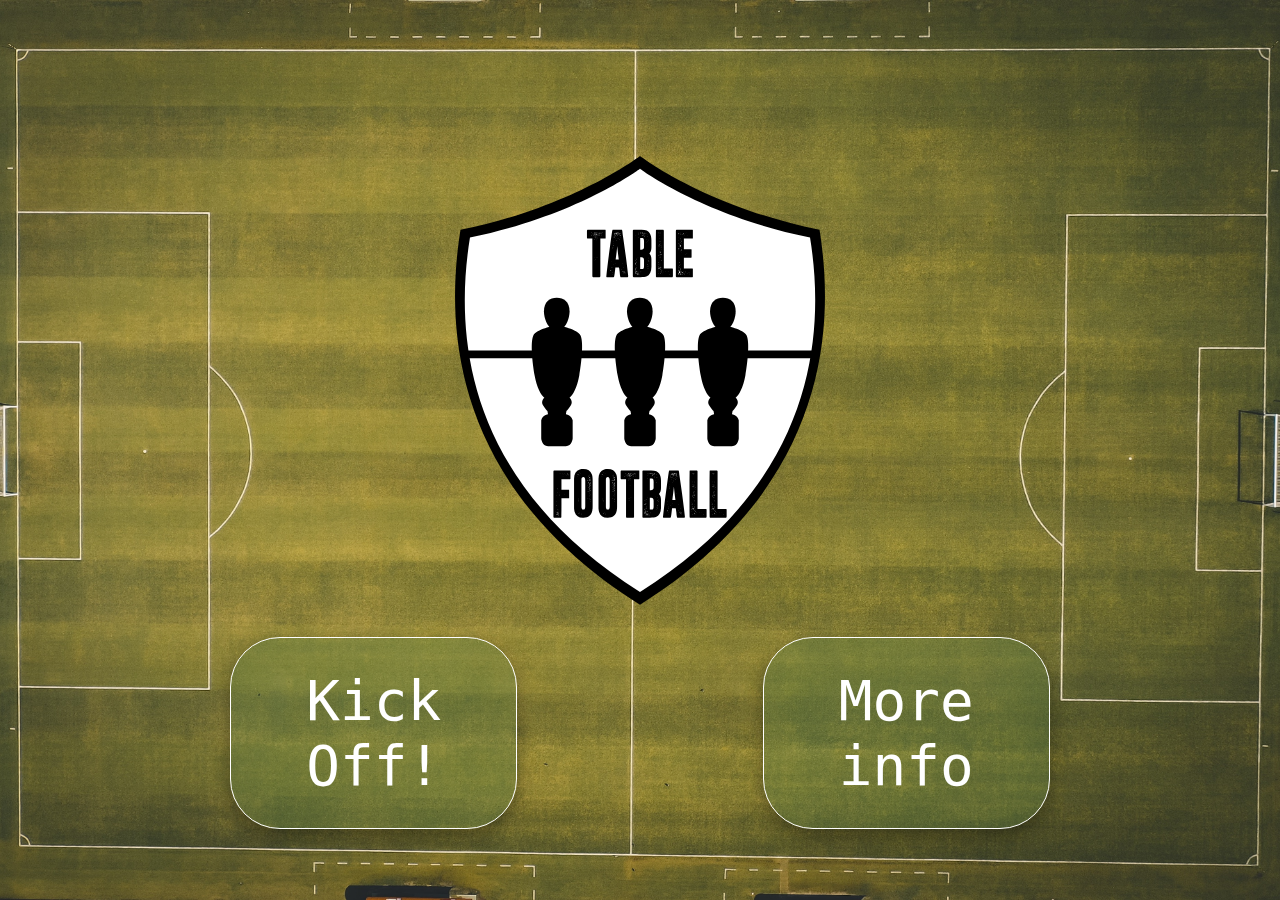
==== temp.html @ 56b6776d "started on styling" ====
<!DOCTYPE html>
<html lang="en">
  <head>
    <meta charset="UTF-8" />
    <meta name="viewport" content="width=device-width, initial-scale=1.0" />
    <meta http-equiv="X-UA-Compatible" content="ie=edge" />
    <title>Table Football!</title>
    <link rel="stylesheet" href="./css/style.css" />
  </head>
  <body>
    <main id="game-container">
        <div class="splash-content">
          <img class="logo-img" src="./images/logo.svg" alt="..." />
          <div class="btn-container">
            <button id="start-game" class="btn">Kick Off!</button>
            <button id="info-page" class="btn">More info</button>
          </div>
        </div>
    </main>
    <!-- <script src="./src/main.js"></script>
    <script src="./src/game.js"></script>
    <script src="./src/player.js"></script>
    <script src="./src/defender.js"></script>
    <script src="./src/ball.js"></script>
    <script src="./src/timer.js"></script> -->
  </body>
</html>
---- css/style.css ----
@font-face {
  font-family: 'Digi';
  src: url('fonts/ds-digib.ttf');
}

/* RESET & COMMON STYLES */

* {
  box-sizing: border-box;
  margin: 0;
  padding: 0;
  font-family: 'Digi', monospace;
}

main {
  height: 100vh;
  width: 100vw;
  overflow: hidden;
  background-image: url('../images/Game-BG-full.jpg');
  background-repeat: no-repeat;
  background-size: cover;
  background-position: top right;
}

#game-container {
    height: 100vh;
    width: 100vw;
    overflow: hidden;
    background-image: url('../images/Game-BG-full.jpg');
    background-repeat: no-repeat;
    background-size: cover;
    background-position: center;
  }
  
/* SPLASH PAGE STYLES */
.splash-content {
  margin: auto;
  width: 80%;
  height: 100%;
  padding: 10% 0;
  display: flex;
  flex-direction: column;
  align-items: center;
  justify-content: space-between;
}

.logo-img {
  margin: 0 auto;
  width: 70vw;
  height: 70vw;
}

.btn-container {
  display: flex;
  align-items: center;
  justify-content: space-between;
  width: 80%;
}

.splash-content button {
  margin: 5px 0;
  width: 35%;
  padding: 30px 50px;
  font-size: 3.5rem;
  color: #fff;
  background-color: rgba(86, 125, 70, 0.3);
  border-radius: 50px;
  border: 1px solid #fff;
  box-shadow: 0 8px 16px 0 rgba(0, 0, 0, 0.2), 0 6px 20px 0 rgba(0, 0, 0, 0.19);
  cursor: pointer;
  transition: all 0.3s ease-in-out;
}

.splash-content button:hover {
  background-color: #fff;
  color: rgb(86, 125, 70);
  transform: rotateX(180deg);
}

.splash-content button:active {
  transform: scale(0.98);
}

.splash-content button:focus {
  outline: none;
}

/* GAME SCREEN STYLES */

/* END GAME SCREEN STYLES */

/* INFO SCREEN STYLES */

/* MEDIA QUERIES*/
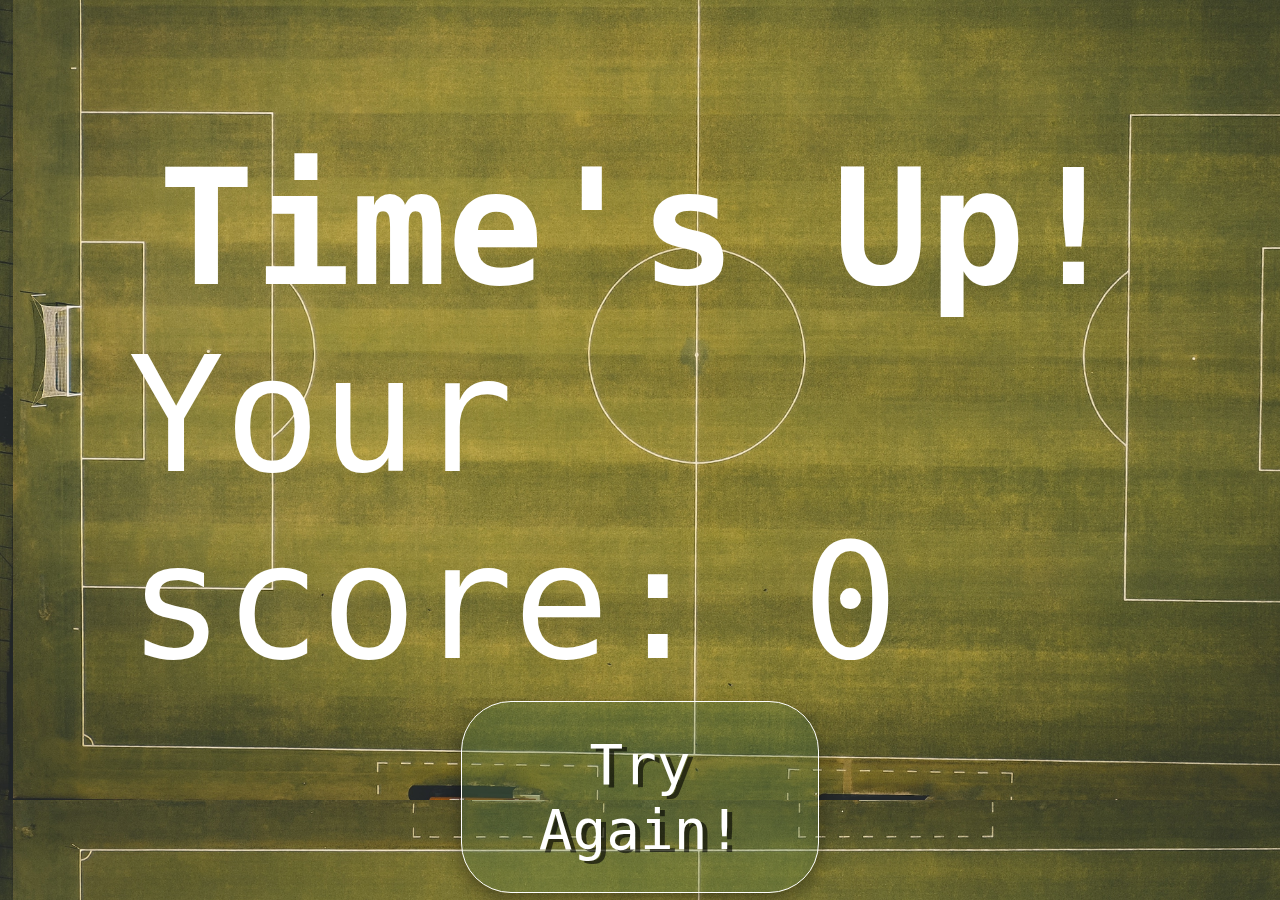
==== commit d556e006: "finished game screens, navigation, started on game screen, ball & defenders appear and move (defende" ====
--- a/temp.html
+++ b/temp.html
@@ -6,22 +6,26 @@
     <meta http-equiv="X-UA-Compatible" content="ie=edge" />
     <title>Table Football!</title>
     <link rel="stylesheet" href="./css/style.css" />
+    <link
+      rel="stylesheet"
+      href="https://cdnjs.cloudflare.com/ajax/libs/font-awesome/5.15.2/css/all.min.css"
+      integrity="sha512-HK5fgLBL+xu6dm/Ii3z4xhlSUyZgTT9tuc/hSrtw6uzJOvgRr2a9jyxxT1ely+B+xFAmJKVSTbpM/CuL7qxO8w=="
+      crossorigin="anonymous"
+    />
   </head>
   <body>
-    <main id="game-container">
-        <div class="splash-content">
-          <img class="logo-img" src="./images/logo.svg" alt="..." />
-          <div class="btn-container">
-            <button id="start-game" class="btn">Kick Off!</button>
-            <button id="info-page" class="btn">More info</button>
-          </div>
-        </div>
+    <main>
+      <div class="info-content">
+        <h1 class="timeup">Time's Up!</h1>
+        <p class="final-score">Your score: <span> 0 </span></p>
+        <button class="btn" id="retry">Try Again!</button>
+      </div>
     </main>
     <!-- <script src="./src/main.js"></script>
     <script src="./src/game.js"></script>
     <script src="./src/player.js"></script>
     <script src="./src/defender.js"></script>
-    <script src="./src/ball.js"></script>
-    <script src="./src/timer.js"></script> -->
+    <script src="./src/ball.js"></script> -->
+    <script src="./src/timer.js"></script>
   </body>
 </html>
--- a/css/style.css
+++ b/css/style.css
@@ -13,25 +13,53 @@
 }
 
 main {
+  height: 100vh;
+  width: 100vw;
+  overflow: hidden;
+  background-image: url('../images/Game-BG-full.jpg');
+  background-size: cover;
+  background-position: left 13px top -100px;
+}
+
+/* #game-container {
   height: 100vh;
   width: 100vw;
   overflow: hidden;
   background-image: url('../images/Game-BG-full.jpg');
   background-repeat: no-repeat;
   background-size: cover;
-  background-position: top right;
-}
-
-#game-container {
-    height: 100vh;
-    width: 100vw;
-    overflow: hidden;
-    background-image: url('../images/Game-BG-full.jpg');
-    background-repeat: no-repeat;
-    background-size: cover;
-    background-position: center;
-  }
-  
+  background-position: center;
+} */
+
+button {
+  margin: 5px 100px;
+  width: 35%;
+  padding: 30px 50px;
+  font-size: 3.5rem;
+  color: #fff;
+  text-shadow: 5px 3px rgba(0, 0, 0, 0.6);
+  background-color: rgba(86, 125, 70, 0.3);
+  border-radius: 50px;
+  border: 1px solid #fff;
+  box-shadow: 0 8px 16px 0 rgba(0, 0, 0, 0.2), 0 6px 20px 0 rgba(0, 0, 0, 0.19);
+  cursor: pointer;
+  transition: all 0.3s ease-in-out;
+}
+
+button:hover {
+  background-color: #fff;
+  color: rgb(86, 125, 70);
+  transform: rotateX(180deg);
+}
+
+button:active {
+  transform: scale(0.98);
+}
+
+button:focus {
+  outline: none;
+}
+
 /* SPLASH PAGE STYLES */
 .splash-content {
   margin: auto;
@@ -46,8 +74,21 @@
 
 .logo-img {
   margin: 0 auto;
-  width: 70vw;
-  height: 70vw;
+  width: 80vw;
+  height: 80vw;
+  animation: float 6s ease-in-out infinite;
+}
+
+@keyframes float {
+  0% {
+    transform: translatey(0px);
+  }
+  50% {
+    transform: translatey(-20px);
+  }
+  100% {
+    transform: translatey(0px);
+  }
 }
 
 .btn-container {
@@ -57,38 +98,188 @@
   width: 80%;
 }
 
-.splash-content button {
-  margin: 5px 0;
-  width: 35%;
-  padding: 30px 50px;
+/* LOADING SCREEN*/
+.loading-screen {
+  position: absolute;
+  top: 50%;
+  left: 50%;
+  transform: translate(-50%, -50%);
+  transform-origin: bottom center;
+  color: #fff;
+  text-align: center;
+  font-size: 20rem;
+}
+
+.in {
+  display: visible;
+  transition: display 0.3s ease-in-out;
+}
+
+.out {
+  display: none;
+  transition: display 0.3s ease-in-out;
+}
+
+/* GAME SCREEN STYLES */
+.timer {
+  position: absolute;
+  float: left;
+  height: 6vh;
+  width: 12vw;
+  margin: 2% 0px 0px 2%;
+  border-radius: 40px;
+  background-color: #fff;
+  font-size: 3rem;
+  color: #000;
+  display: flex;
+  align-items: center;
+  justify-content: center;
+}
+
+.score {
+  position: absolute;
+  float: right;
+  right: 0;
+  height: 6vh;
+  width: 12vw;
+  margin: 2% 2% 0px 0px;
+  border-radius: 40px;
+  background-color: #fff;
+  font-size: 3rem;
+  color: #000;
+  display: flex;
+  align-items: center;
+  justify-content: center;
+}
+
+.canvas-container {
+  width: 100vw;
+  height: 100vh;
+  display: flex;
+  align-items: flex-end;
+  justify-content: center;
+}
+
+.canvas-container canvas {
+  height: 82vh;
+  width: 93vw;
+  margin-left: 4vw;
+  margin-bottom: 8vh;
+  border: 5px solid red;
+}
+
+#main {
+  position: absolute;
+  float: left;
+  left: 0;
+  bottom: 2%;
+  height: 10vh;
+  width: 20vw;
+}
+
+#end {
+  position: absolute;
+  float: right;
+  right: 0;
+  bottom: 2%;
+  height: 10vh;
+  width: 20vw;
+}
+
+/* END GAME SCREEN STYLES */
+.timeup,
+.final-score {
+  color: #fff;
+  font-size: 10rem;
+}
+
+/* INFO SCREEN STYLES */
+.info-content {
+  height: 80%;
+  width: 80%;
+  position: absolute;
+  top: 50%;
+  left: 50%;
+  transform: translate(-50%, -50%);
+  display: flex;
+  flex-direction: column;
+  align-items: center;
+  justify-content: space-between;
+  padding: 5vh 0 0 0;
+}
+
+.info-content ul {
+  text-align: center;
+  list-style-type: none;
+}
+
+.info-content li {
+  color: #fff;
+  text-shadow: 5px 3px rgba(0, 0, 0, 0.6);
   font-size: 3.5rem;
-  color: #fff;
-  background-color: rgba(86, 125, 70, 0.3);
-  border-radius: 50px;
-  border: 1px solid #fff;
-  box-shadow: 0 8px 16px 0 rgba(0, 0, 0, 0.2), 0 6px 20px 0 rgba(0, 0, 0, 0.19);
-  cursor: pointer;
-  transition: all 0.3s ease-in-out;
-}
-
-.splash-content button:hover {
-  background-color: #fff;
-  color: rgb(86, 125, 70);
-  transform: rotateX(180deg);
-}
-
-.splash-content button:active {
-  transform: scale(0.98);
-}
-
-.splash-content button:focus {
-  outline: none;
-}
-
-/* GAME SCREEN STYLES */
-
-/* END GAME SCREEN STYLES */
-
-/* INFO SCREEN STYLES */
+  margin-bottom: 2rem;
+}
+
+.info-content i {
+  font-size: 5rem;
+}
+
+.btn-container {
+  height: 15vh;
+  width: 100%;
+}
+
+.info-btn {
+  /* margin-left: 50%; */
+  margin: 0 37.5%;
+}
+
+/* BACKGROUND REVERSE MIRROR --> https://codepen.io/joeyhoer/pen/erBLA*/
+/* @mixin background-mirror($position: 0%, $size: auto, $axis: horizontal) {
+  background-size: 0; // Hide 'true' background
+  position: relative;
+  // Seeing weird bug in Chrome with values other than `no-repeat`
+  background-repeat: no-repeat;
+
+  &::before,
+  &::after {
+    content: '';
+    position: absolute;
+    top: 0;
+    right: 0;
+    bottom: 0;
+    left: 0;
+    z-index: -1;
+    background-image: inherit;
+    background-size: $size;
+    background-repeat: inherit;
+    @if ($axis == 'horizontal') {
+      background-position: 100% $position;
+    }
+    @elseif ($axis == "vertical") {
+      background-position: $position 100%;
+    }
+  }
+
+  &::before {
+    @if ($axis == 'horizontal') {
+      right: 50%;
+    }
+    @elseif ($axis == "vertical") {
+      bottom: 50%;
+    }
+  }
+
+  &::after {
+    @if ($axis == 'horizontal') {
+      left: 50%;
+      transform: scaleX(-1);
+    }
+    @elseif ($axis == "vertical") {
+      top: 50%;
+      transform: scaleY(-1);
+    }
+  }
+} */
 
 /* MEDIA QUERIES*/
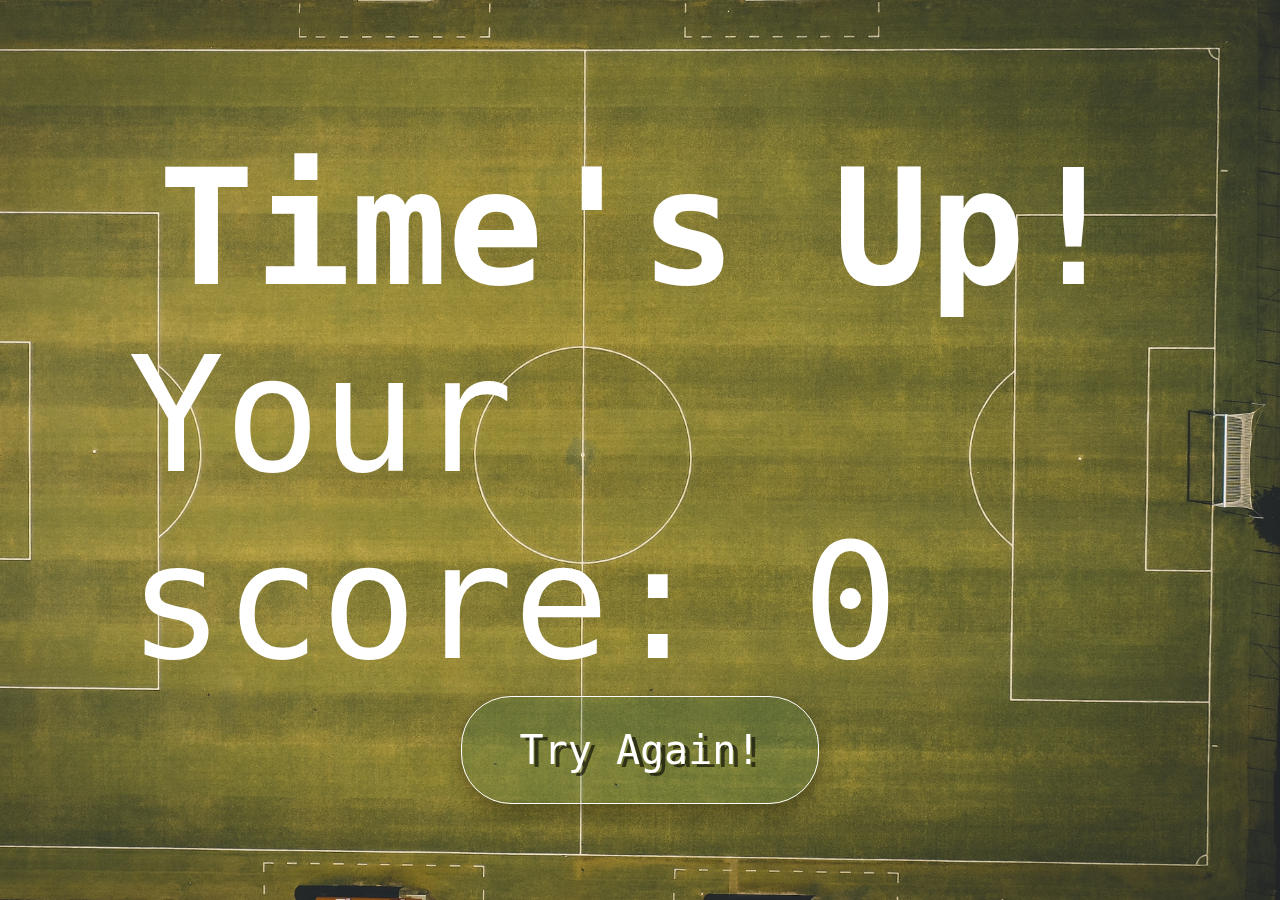
==== commit af6909d4: "finished player-ball attachment, started on audio files" ====
--- a/temp.html
+++ b/temp.html
@@ -20,6 +20,11 @@
         <p class="final-score">Your score: <span> 0 </span></p>
         <button class="btn" id="retry">Try Again!</button>
       </div>
+      <audio
+        id="whistle"
+        style="display: none"
+        src="audio/ref-whistle.mp3"
+      ></audio>
     </main>
     <!-- <script src="./src/main.js"></script>
     <script src="./src/game.js"></script>
--- a/css/style.css
+++ b/css/style.css
@@ -1,6 +1,6 @@
 @font-face {
-  font-family: 'Digi';
-  src: url('fonts/ds-digib.ttf');
+  font-family: "Digi";
+  src: url("fonts/ds-digib.ttf");
 }
 
 /* RESET & COMMON STYLES */
@@ -9,16 +9,20 @@
   box-sizing: border-box;
   margin: 0;
   padding: 0;
-  font-family: 'Digi', monospace;
+  font-family: "Digi", monospace;
 }
 
 main {
   height: 100vh;
   width: 100vw;
+  position: fixed;
   overflow: hidden;
-  background-image: url('../images/Game-BG-full.jpg');
+  background-image: url("../images/background.jpg");
   background-size: cover;
-  background-position: left 13px top -100px;
+  background-position: center right;
+  background-repeat: repeat;
+  background-attachment: fixed;
+  object-fit: cover;
 }
 
 /* #game-container {
@@ -35,7 +39,7 @@
   margin: 5px 100px;
   width: 35%;
   padding: 30px 50px;
-  font-size: 3.5rem;
+  font-size: 2.5rem;
   color: #fff;
   text-shadow: 5px 3px rgba(0, 0, 0, 0.6);
   background-color: rgba(86, 125, 70, 0.3);
@@ -44,6 +48,10 @@
   box-shadow: 0 8px 16px 0 rgba(0, 0, 0, 0.2), 0 6px 20px 0 rgba(0, 0, 0, 0.19);
   cursor: pointer;
   transition: all 0.3s ease-in-out;
+  text-align: center;
+  display: inline-flex;
+  align-items: center;
+  justify-content: center;
 }
 
 button:hover {
@@ -74,8 +82,8 @@
 
 .logo-img {
   margin: 0 auto;
-  width: 80vw;
-  height: 80vw;
+  width: 50vw;
+  height: 50vw;
   animation: float 6s ease-in-out infinite;
 }
 
@@ -156,15 +164,13 @@
   width: 100vw;
   height: 100vh;
   display: flex;
-  align-items: flex-end;
+  align-items: center;
   justify-content: center;
 }
 
 .canvas-container canvas {
-  height: 82vh;
-  width: 93vw;
-  margin-left: 4vw;
-  margin-bottom: 8vh;
+  height: 80%;
+  width: 93%;
   border: 5px solid red;
 }
 
@@ -172,7 +178,7 @@
   position: absolute;
   float: left;
   left: 0;
-  bottom: 2%;
+  bottom: 0;
   height: 10vh;
   width: 20vw;
 }
@@ -187,6 +193,11 @@
 }
 
 /* END GAME SCREEN STYLES */
+
+#retry {
+  margin: 0 37.5% 6% 37.5%;
+}
+
 .timeup,
 .final-score {
   color: #fff;
@@ -216,8 +227,8 @@
 .info-content li {
   color: #fff;
   text-shadow: 5px 3px rgba(0, 0, 0, 0.6);
-  font-size: 3.5rem;
-  margin-bottom: 2rem;
+  font-size: 2.5rem;
+  margin-bottom: 1.5rem;
 }
 
 .info-content i {
@@ -231,7 +242,7 @@
 
 .info-btn {
   /* margin-left: 50%; */
-  margin: 0 37.5%;
+  margin: 0 37.5% 4% 37.5%;
 }
 
 /* BACKGROUND REVERSE MIRROR --> https://codepen.io/joeyhoer/pen/erBLA*/
